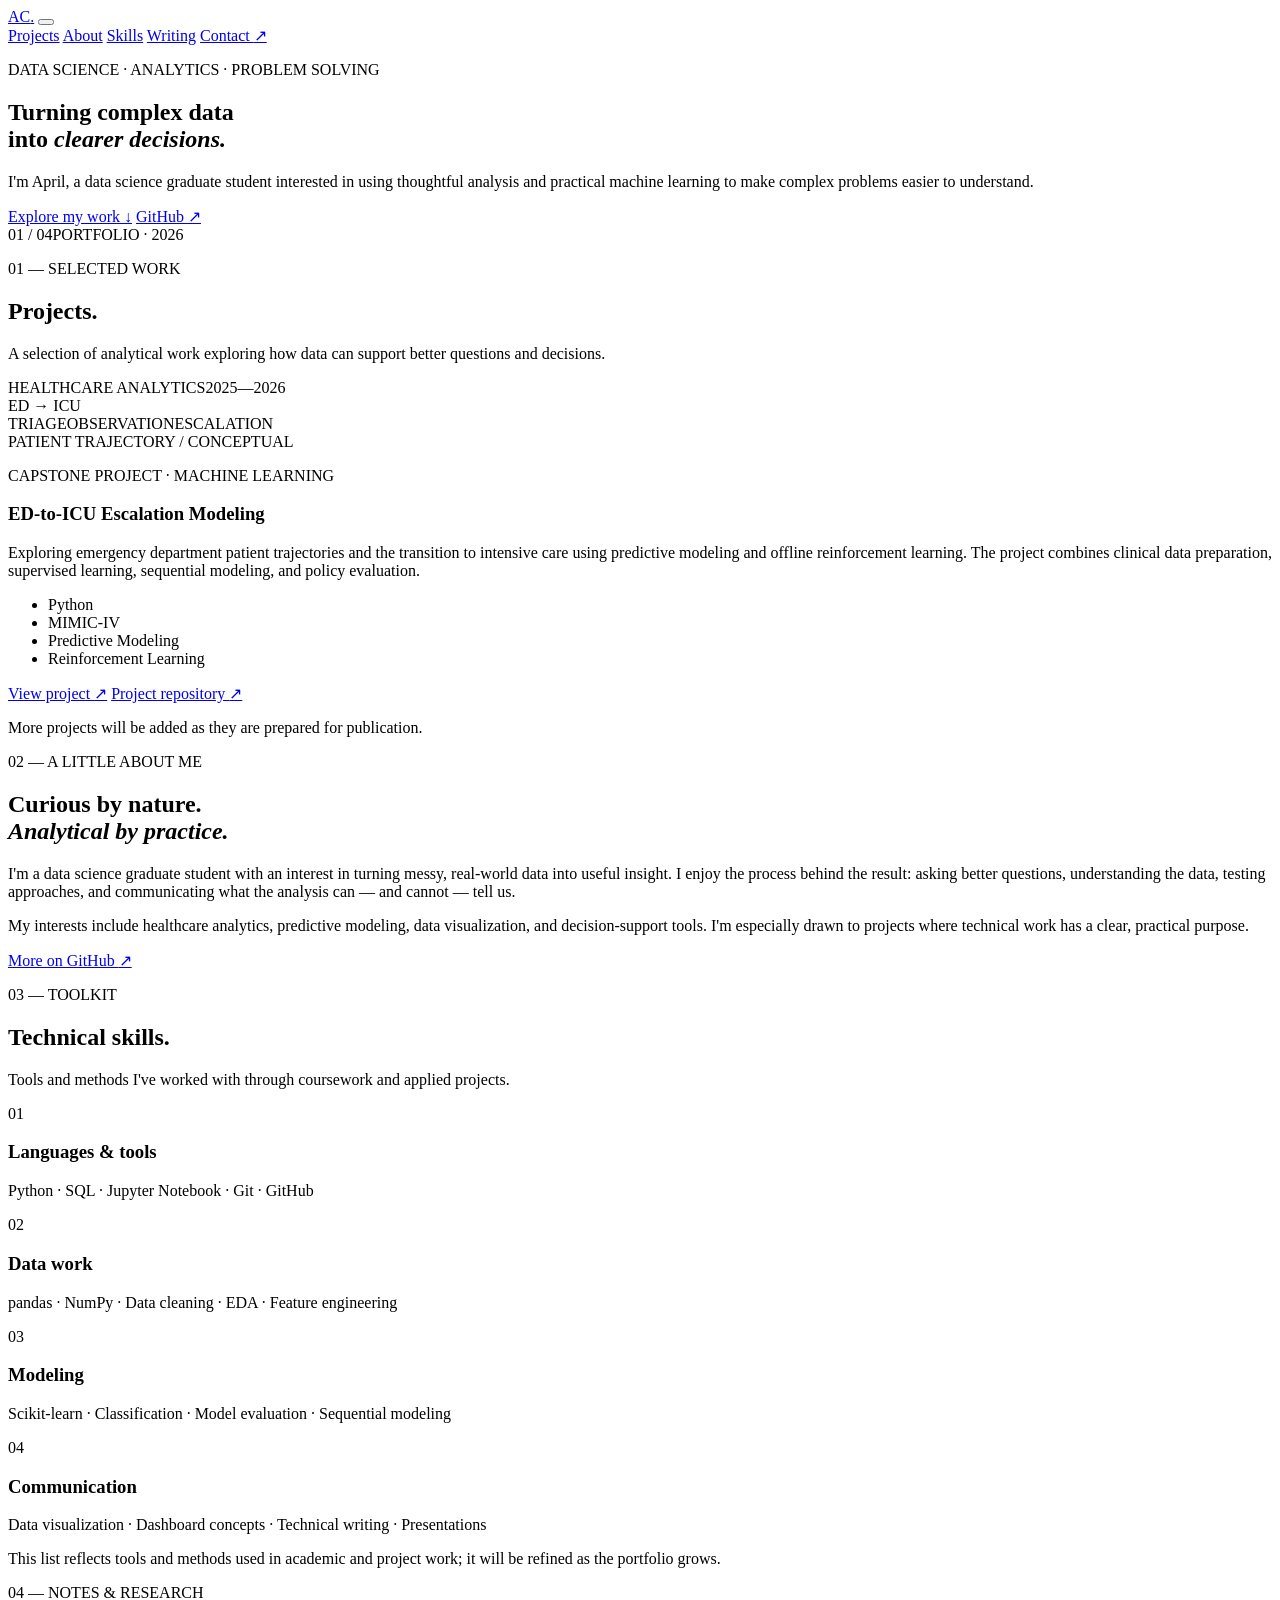
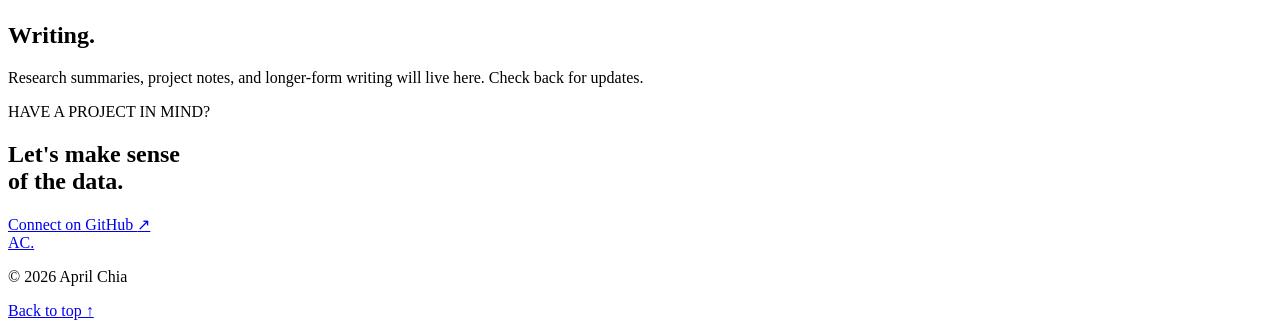
==== index.html @ a308b896 "Add portfolio homepage" ====
<!doctype html>
<html lang="en">
<head>
  <meta charset="utf-8">
  <meta name="viewport" content="width=device-width, initial-scale=1">
  <meta name="description" content="April Chia — data science portfolio featuring projects in predictive modeling, healthcare analytics, and data visualization.">
  <title>April Chia | Data Science Portfolio</title>
  <link rel="preconnect" href="https://fonts.googleapis.com">
  <link rel="preconnect" href="https://fonts.gstatic.com" crossorigin>
  <link href="https://fonts.googleapis.com/css2?family=DM+Mono:wght@400;500&family=DM+Sans:wght@400;500;600;700&display=swap" rel="stylesheet">
  <link rel="stylesheet" href="style.css">
  <script src="script.js" defer></script>
</head>
<body>
  <header class="site-header">
    <a class="wordmark" href="#home" aria-label="April Chia home">AC<span>.</span></a>
    <button class="menu-toggle" aria-label="Open navigation" aria-expanded="false" aria-controls="primary-nav">
      <span></span><span></span>
    </button>
    <nav id="primary-nav" class="primary-nav" aria-label="Main navigation">
      <a href="#projects">Projects</a>
      <a href="#about">About</a>
      <a href="#skills">Skills</a>
      <a href="#writing">Writing</a>
      <a class="nav-contact" href="mailto:">Contact <span aria-hidden="true">↗</span></a>
    </nav>
  </header>

  <main>
    <section class="hero section-wrap" id="home">
      <p class="eyebrow"><span class="status-dot"></span> DATA SCIENCE · ANALYTICS · PROBLEM SOLVING</p>
      <h1>Turning complex data<br>into <em>clearer decisions.</em></h1>
      <p class="hero-copy">I'm April, a data science graduate student interested in using thoughtful analysis and practical machine learning to make complex problems easier to understand.</p>
      <div class="hero-actions">
        <a class="button button-dark" href="#projects">Explore my work <span aria-hidden="true">↓</span></a>
        <a class="text-link" href="https://github.com/aprilchia" target="_blank" rel="noreferrer">GitHub <span aria-hidden="true">↗</span></a>
      </div>
      <div class="hero-note"><span>01 / 04</span><span>PORTFOLIO · 2026</span></div>
    </section>

    <section class="section-wrap section-block" id="projects">
      <div class="section-heading">
        <div><p class="eyebrow">01 — SELECTED WORK</p><h2>Projects<span class="period">.</span></h2></div>
        <p class="section-intro">A selection of analytical work exploring how data can support better questions and decisions.</p>
      </div>
      <article class="project-card">
        <div class="project-visual">
          <div class="visual-topline"><span>HEALTHCARE ANALYTICS</span><span>2025—2026</span></div>
          <div class="visual-chart" aria-hidden="true">
            <div class="chart-label">ED → ICU</div>
            <div class="chart-line"><i></i><i></i><i></i><i></i><i></i><i></i><i></i><i></i></div>
            <div class="chart-axis"><span>TRIAGE</span><span>OBSERVATION</span><span>ESCALATION</span></div>
          </div>
          <div class="visual-caption">PATIENT TRAJECTORY / CONCEPTUAL</div>
        </div>
        <div class="project-details">
          <p class="eyebrow">CAPSTONE PROJECT · MACHINE LEARNING</p>
          <h3>ED-to-ICU Escalation Modeling</h3>
          <p>Exploring emergency department patient trajectories and the transition to intensive care using predictive modeling and offline reinforcement learning. The project combines clinical data preparation, supervised learning, sequential modeling, and policy evaluation.</p>
          <ul class="tag-list"><li>Python</li><li>MIMIC-IV</li><li>Predictive Modeling</li><li>Reinforcement Learning</li></ul>
          <a class="arrow-link" href="projects/ed-to-icu.html">View project <span aria-hidden="true">↗</span></a>
          <a class="secondary-link" href="https://github.com/tkbarb10/ADS599-Capstone" target="_blank" rel="noreferrer">Project repository <span aria-hidden="true">↗</span></a>
        </div>
      </article>
      <p class="small-note">More projects will be added as they are prepared for publication.</p>
    </section>

    <section class="about-section" id="about">
      <div class="section-wrap about-grid">
        <div><p class="eyebrow">02 — A LITTLE ABOUT ME</p><h2>Curious by nature.<br><em>Analytical by practice.</em></h2></div>
        <div class="about-copy">
          <p>I'm a data science graduate student with an interest in turning messy, real-world data into useful insight. I enjoy the process behind the result: asking better questions, understanding the data, testing approaches, and communicating what the analysis can — and cannot — tell us.</p>
          <p>My interests include healthcare analytics, predictive modeling, data visualization, and decision-support tools. I'm especially drawn to projects where technical work has a clear, practical purpose.</p>
          <a class="text-link" href="https://github.com/aprilchia" target="_blank" rel="noreferrer">More on GitHub <span aria-hidden="true">↗</span></a>
        </div>
      </div>
    </section>

    <section class="section-wrap section-block" id="skills">
      <div class="section-heading">
        <div><p class="eyebrow">03 — TOOLKIT</p><h2>Technical skills<span class="period">.</span></h2></div>
        <p class="section-intro">Tools and methods I've worked with through coursework and applied projects.</p>
      </div>
      <div class="skills-grid">
        <div class="skill-group"><span class="skill-number">01</span><h3>Languages & tools</h3><p>Python · SQL · Jupyter Notebook · Git · GitHub</p></div>
        <div class="skill-group"><span class="skill-number">02</span><h3>Data work</h3><p>pandas · NumPy · Data cleaning · EDA · Feature engineering</p></div>
        <div class="skill-group"><span class="skill-number">03</span><h3>Modeling</h3><p>Scikit-learn · Classification · Model evaluation · Sequential modeling</p></div>
        <div class="skill-group"><span class="skill-number">04</span><h3>Communication</h3><p>Data visualization · Dashboard concepts · Technical writing · Presentations</p></div>
      </div>
      <p class="small-note">This list reflects tools and methods used in academic and project work; it will be refined as the portfolio grows.</p>
    </section>

    <section class="writing-section" id="writing">
      <div class="section-wrap writing-inner">
        <div><p class="eyebrow">04 — NOTES & RESEARCH</p><h2>Writing<span class="period">.</span></h2></div>
        <p>Research summaries, project notes, and longer-form writing will live here. Check back for updates.</p>
      </div>
    </section>

    <section class="section-wrap contact-section" id="contact">
      <p class="eyebrow">HAVE A PROJECT IN MIND?</p>
      <h2>Let's make sense<br>of the data.</h2>
      <a class="button button-dark" href="https://github.com/aprilchia" target="_blank" rel="noreferrer">Connect on GitHub <span aria-hidden="true">↗</span></a>
    </section>
  </main>

  <footer class="site-footer">
    <a class="wordmark" href="#home">AC<span>.</span></a>
    <p>© <span id="year">2026</span> April Chia</p>
    <a href="#home">Back to top ↑</a>
  </footer>
</body>
</html>
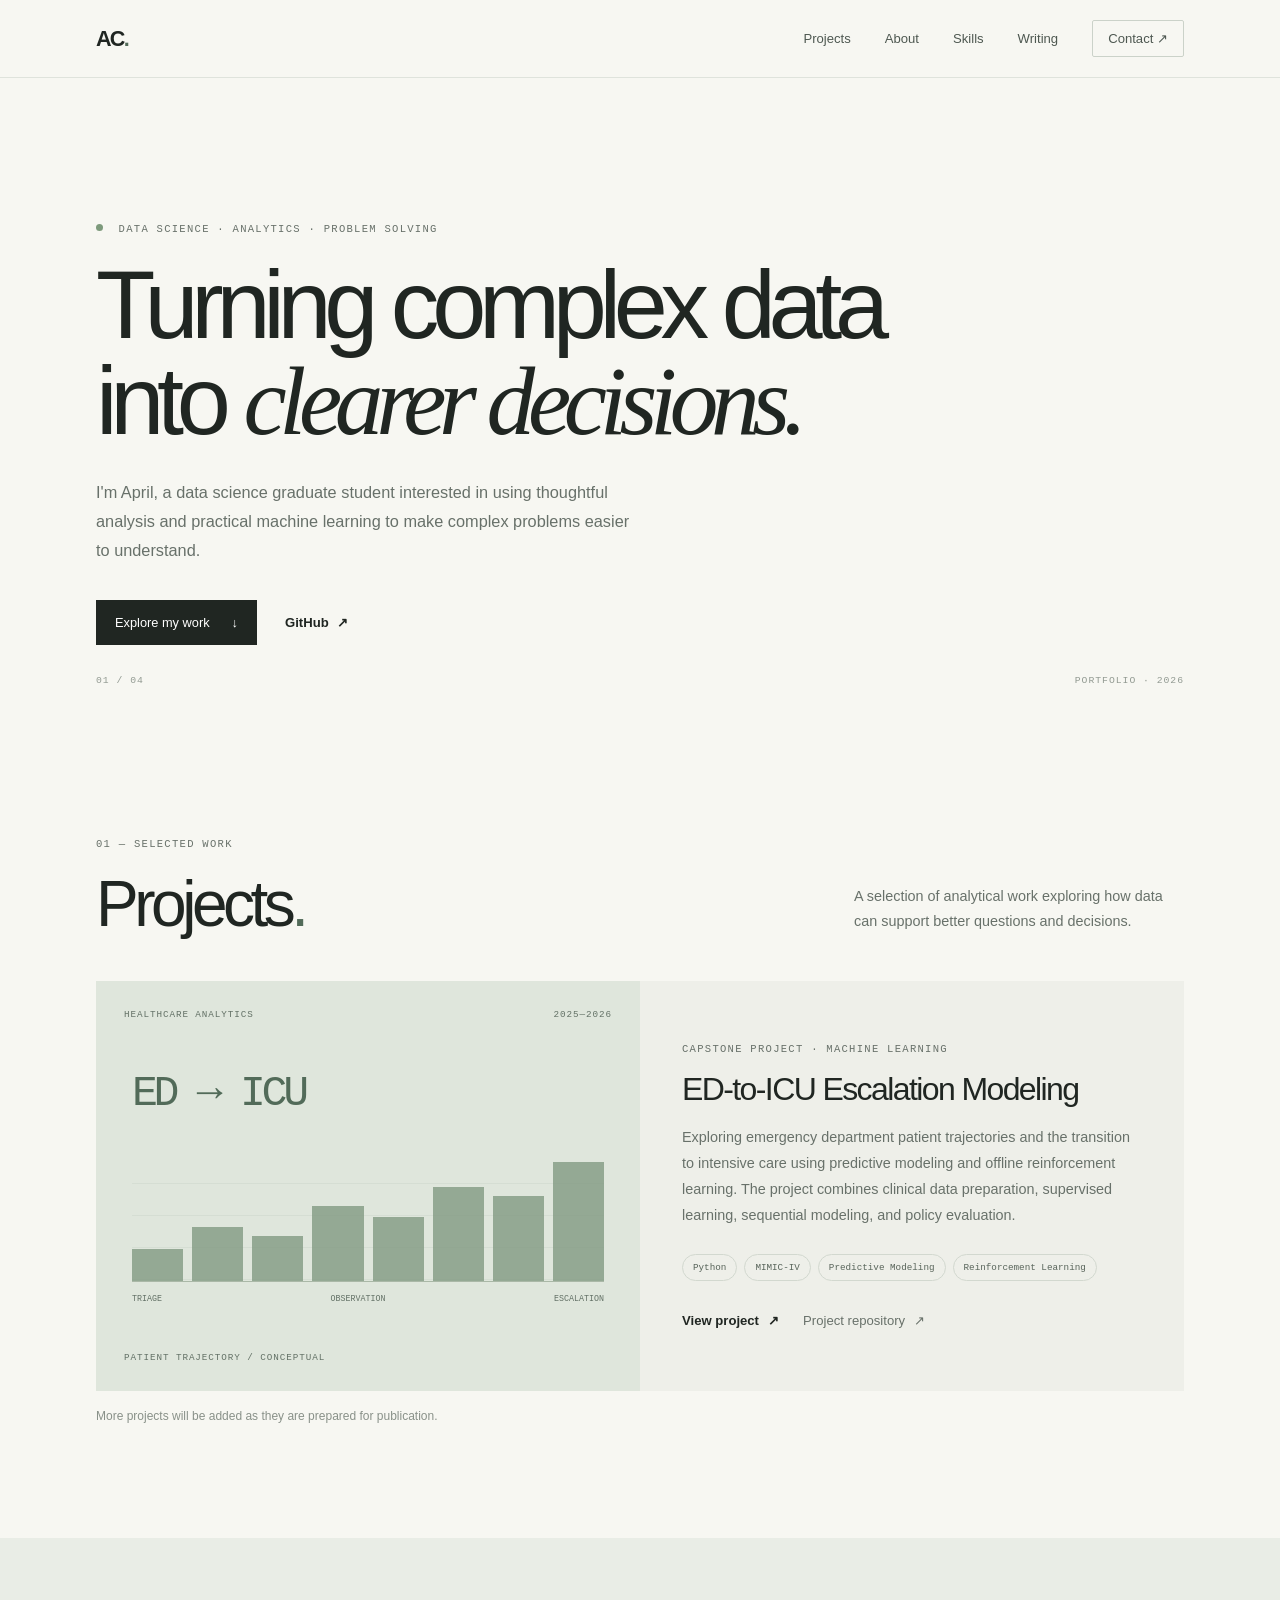
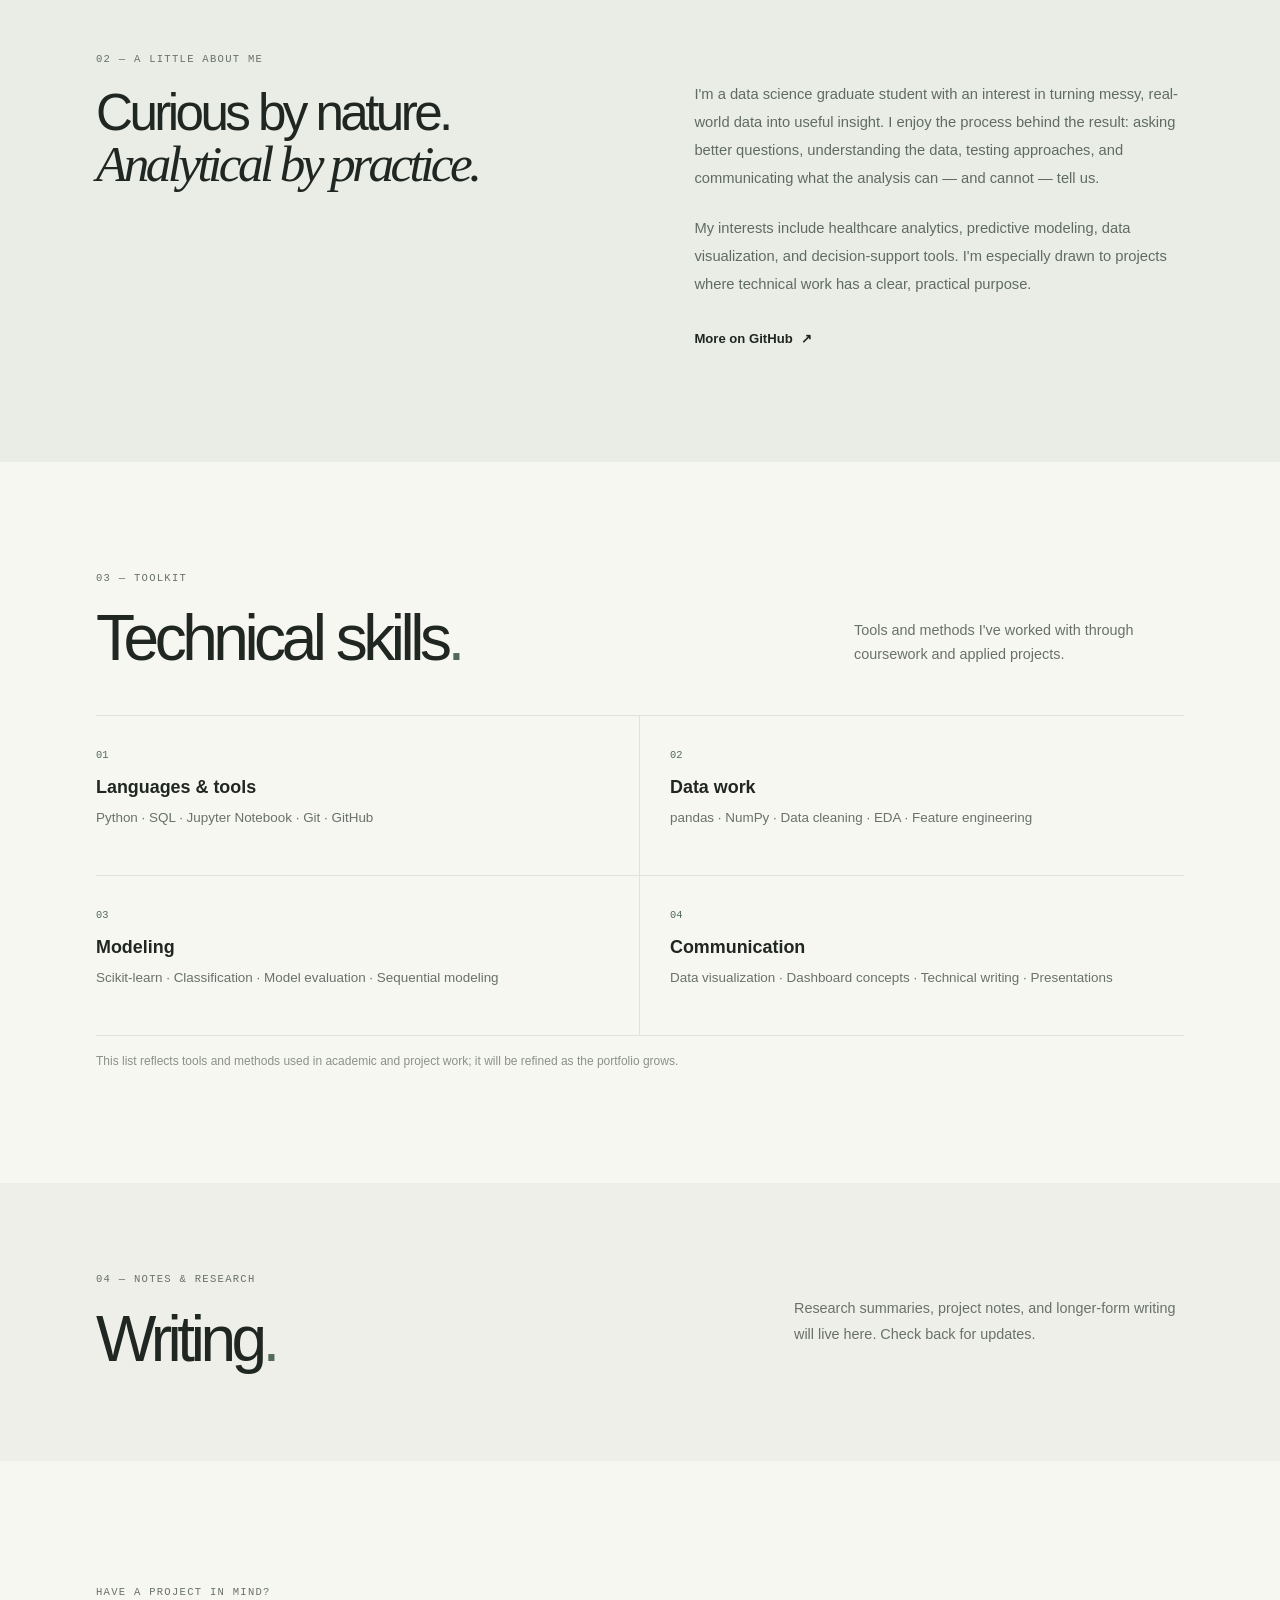
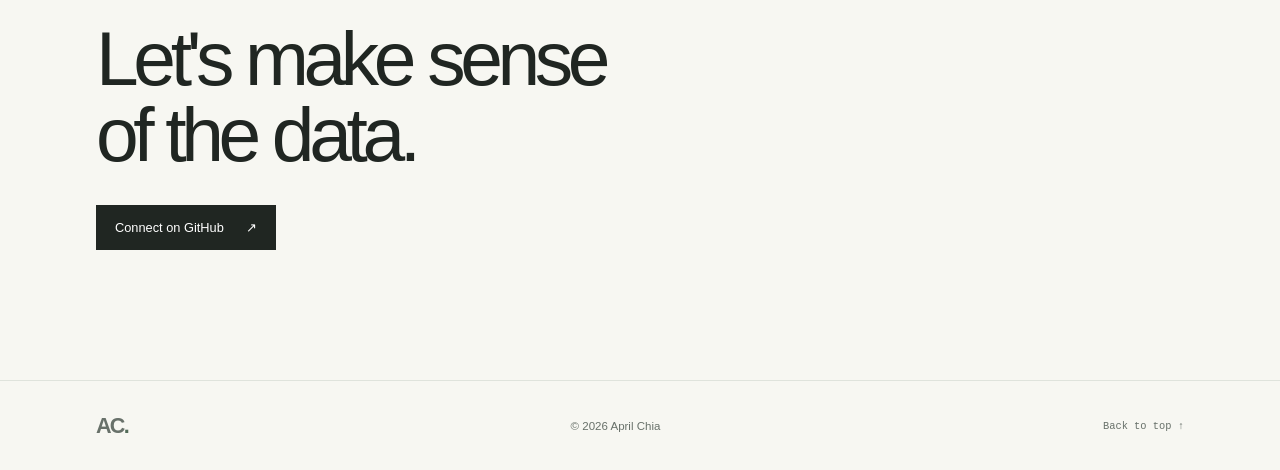
==== commit 3698edf2: "Fix contact navigation link" ====
--- a/index.html
+++ b/index.html
@@ -22,7 +22,7 @@
       <a href="#about">About</a>
       <a href="#skills">Skills</a>
       <a href="#writing">Writing</a>
-      <a class="nav-contact" href="mailto:">Contact <span aria-hidden="true">↗</span></a>
+      <a class="nav-contact" href="#contact">Contact <span aria-hidden="true">↗</span></a>
     </nav>
   </header>
 
--- a/style.css
+++ b/style.css
@@ -0,0 +1,110 @@
+:root {
+  --paper: #f7f7f2;
+  --ink: #202622;
+  --muted: #68716a;
+  --line: #dfe3dc;
+  --sage: #a8b8a4;
+  --sage-dark: #526b59;
+  --white: #fff;
+  --mono: "DM Mono", monospace;
+  --sans: "DM Sans", sans-serif;
+}
+* { box-sizing: border-box; }
+html { scroll-behavior: smooth; scroll-padding-top: 90px; }
+body { margin: 0; background: var(--paper); color: var(--ink); font-family: var(--sans); -webkit-font-smoothing: antialiased; }
+a { color: inherit; text-decoration: none; }
+button { font: inherit; }
+.site-header { height: 78px; padding: 0 7.5%; display: flex; align-items: center; justify-content: space-between; border-bottom: 1px solid var(--line); background: rgba(247,247,242,.94); position: sticky; top: 0; z-index: 20; backdrop-filter: blur(12px); }
+.wordmark { font-size: 1.35rem; font-weight: 700; letter-spacing: -.08em; }
+.wordmark span, .period { color: var(--sage-dark); }
+.primary-nav { display: flex; align-items: center; gap: 34px; font-size: .82rem; color: #4e5851; }
+.primary-nav a { transition: color .2s ease; }
+.primary-nav a:hover, .text-link:hover, .arrow-link:hover { color: var(--sage-dark); }
+.nav-contact { border: 1px solid #cbd2c9; padding: 10px 15px; border-radius: 2px; }
+.menu-toggle { display: none; }
+.section-wrap { width: min(1100px, 85%); margin-inline: auto; }
+.hero { min-height: 650px; padding-top: 145px; position: relative; }
+.eyebrow { font: 500 .66rem var(--mono); letter-spacing: .12em; color: var(--muted); margin: 0 0 22px; }
+.status-dot { display: inline-block; width: 7px; height: 7px; border-radius: 50%; background: #7d9a7c; margin: 0 8px 1px 0; }
+h1, h2, h3, p { margin-top: 0; }
+h1 { font-size: clamp(3.4rem, 7.6vw, 6.7rem); line-height: .99; letter-spacing: -.075em; font-weight: 500; margin-bottom: 28px; }
+h1 em, h2 em { font-family: Georgia, serif; font-weight: 400; }
+.hero-copy { max-width: 540px; font-size: 1.02rem; line-height: 1.8; color: var(--muted); }
+.hero-actions { display: flex; align-items: center; gap: 28px; margin-top: 34px; }
+.button { display: inline-flex; align-items: center; gap: 22px; padding: 15px 19px; font-size: .8rem; transition: transform .2s, background .2s; }
+.button:hover { transform: translateY(-2px); }
+.button-dark { color: white; background: var(--ink); }
+.button-dark:hover { background: var(--sage-dark); }
+.text-link, .arrow-link, .secondary-link { font-size: .82rem; font-weight: 600; }
+.text-link span, .arrow-link span, .secondary-link span { margin-left: 5px; }
+.hero-note { position: absolute; bottom: 42px; left: 0; right: 0; display: flex; justify-content: space-between; color: #929a92; font: .61rem var(--mono); letter-spacing: .1em; }
+.section-block { padding-top: 110px; padding-bottom: 115px; }
+.section-heading { display: flex; justify-content: space-between; align-items: end; gap: 40px; margin-bottom: 45px; }
+h2 { font-size: clamp(2.7rem, 5vw, 4.5rem); line-height: 1; letter-spacing: -.07em; font-weight: 500; margin-bottom: 0; }
+.section-intro { max-width: 330px; color: var(--muted); line-height: 1.7; font-size: .9rem; margin-bottom: 3px; }
+.project-card { display: grid; grid-template-columns: 1fr 1fr; background: #eeefe9; }
+.project-visual { min-height: 410px; padding: 28px; background: #dfe6dc; display: flex; flex-direction: column; justify-content: space-between; overflow: hidden; }
+.visual-topline, .visual-caption { display: flex; justify-content: space-between; font: .58rem var(--mono); letter-spacing: .1em; color: #637166; }
+.visual-chart { padding: 30px 8px; }
+.chart-label { font: 500 2.7rem var(--mono); letter-spacing: -.1em; color: #526b59; margin-bottom: 34px; }
+.chart-line { height: 130px; display: flex; align-items: end; gap: 9px; border-bottom: 1px solid #aab8a7; background: repeating-linear-gradient(to bottom, transparent 0, transparent 31px, rgba(91,117,95,.15) 32px); }
+.chart-line i { flex: 1; background: #829a83; opacity: .8; display: block; }
+.chart-line i:nth-child(1) { height: 25%; }.chart-line i:nth-child(2) { height: 42%; }.chart-line i:nth-child(3) { height: 35%; }.chart-line i:nth-child(4) { height: 58%; }.chart-line i:nth-child(5) { height: 50%; }.chart-line i:nth-child(6) { height: 73%; }.chart-line i:nth-child(7) { height: 66%; }.chart-line i:nth-child(8) { height: 92%; }
+.chart-axis { display: flex; justify-content: space-between; margin-top: 12px; font: .52rem var(--mono); color: #637166; }
+.project-details { padding: 48px 42px; align-self: center; }
+.project-details .eyebrow { margin-bottom: 17px; }
+.project-details h3 { font-size: 2rem; line-height: 1.1; letter-spacing: -.05em; font-weight: 500; margin-bottom: 18px; }
+.project-details > p:not(.eyebrow) { font-size: .9rem; line-height: 1.8; color: var(--muted); }
+.tag-list { display: flex; flex-wrap: wrap; gap: 7px; list-style: none; padding: 0; margin: 25px 0 30px; }
+.tag-list li { border: 1px solid #d2d8cf; border-radius: 20px; padding: 7px 10px; color: #58645a; font: .58rem var(--mono); }
+.arrow-link { display: inline-block; margin-right: 20px; }
+.secondary-link { display: inline-block; color: var(--muted); font-weight: 400; }
+.small-note { font-size: .75rem; color: #899189; margin: 18px 0 0; }
+.about-section { background: #e9ede6; padding: 115px 0; }
+.about-grid { display: grid; grid-template-columns: 1fr 1fr; gap: 10%; align-items: start; }
+.about-grid h2 { font-size: clamp(2.5rem, 4vw, 3.8rem); }
+.about-copy { padding-top: 28px; }
+.about-copy p { color: #606c62; line-height: 1.9; font-size: .92rem; margin-bottom: 22px; }
+.about-copy .text-link { display: inline-block; margin-top: 10px; }
+.skills-grid { display: grid; grid-template-columns: repeat(2, 1fr); border-top: 1px solid var(--line); }
+.skill-group { padding: 28px 30px 30px 0; border-bottom: 1px solid var(--line); min-height: 160px; }
+.skill-group:nth-child(odd) { border-right: 1px solid var(--line); }
+.skill-group:nth-child(even) { padding-left: 30px; }
+.skill-number { color: var(--sage-dark); font: .65rem var(--mono); }
+.skill-group h3 { font-size: 1.12rem; font-weight: 600; margin: 15px 0 9px; }
+.skill-group p { font-size: .84rem; line-height: 1.7; color: var(--muted); margin-bottom: 0; }
+.writing-section { background: #eeefe9; padding: 90px 0; }
+.writing-inner { display: flex; align-items: center; justify-content: space-between; gap: 50px; }
+.writing-inner > p { max-width: 390px; color: var(--muted); line-height: 1.8; font-size: .9rem; margin: 0; }
+.contact-section { padding-top: 125px; padding-bottom: 130px; }
+.contact-section h2 { font-size: clamp(3.3rem, 6vw, 5.4rem); margin-bottom: 32px; }
+.site-footer { min-height: 90px; padding: 20px 7.5%; border-top: 1px solid var(--line); display: flex; align-items: center; justify-content: space-between; color: var(--muted); font-size: .72rem; }
+.site-footer p { margin: 0; }
+.site-footer > a:last-child { font: .65rem var(--mono); }
+@media (max-width: 760px) {
+  .site-header { height: 68px; padding-inline: 7.5%; }
+  .menu-toggle { display: flex; flex-direction: column; gap: 6px; background: none; border: 0; padding: 8px; cursor: pointer; }
+  .menu-toggle span { width: 22px; height: 1px; background: var(--ink); }
+  .primary-nav { display: none; position: absolute; top: 68px; left: 0; right: 0; padding: 25px 7.5% 30px; background: var(--paper); border-bottom: 1px solid var(--line); flex-direction: column; align-items: flex-start; gap: 22px; }
+  .primary-nav.is-open { display: flex; }
+  .hero { min-height: 610px; padding-top: 115px; }
+  h1 { font-size: clamp(3.1rem, 13vw, 5rem); }
+  .section-wrap { width: 85%; }
+  .section-block { padding-top: 82px; padding-bottom: 85px; }
+  .section-heading, .writing-inner { display: block; }
+  .section-intro, .writing-inner > p { margin-top: 25px; }
+  .project-card, .about-grid { grid-template-columns: 1fr; }
+  .project-visual { min-height: 310px; }
+  .project-details { padding: 35px 27px 40px; }
+  .about-section { padding: 85px 0; }
+  .about-copy { padding-top: 35px; }
+  .skills-grid { grid-template-columns: 1fr; }
+  .skill-group, .skill-group:nth-child(even) { border-right: 0; padding: 25px 0; min-height: 0; }
+  .writing-section { padding: 75px 0; }
+  .contact-section { padding-top: 90px; padding-bottom: 95px; }
+  .site-footer { padding-inline: 7.5%; }
+}
+@media (prefers-reduced-motion: reduce) {
+  html { scroll-behavior: auto; }
+  *, *::before, *::after { transition-duration: .01ms !important; animation-duration: .01ms !important; }
+}
